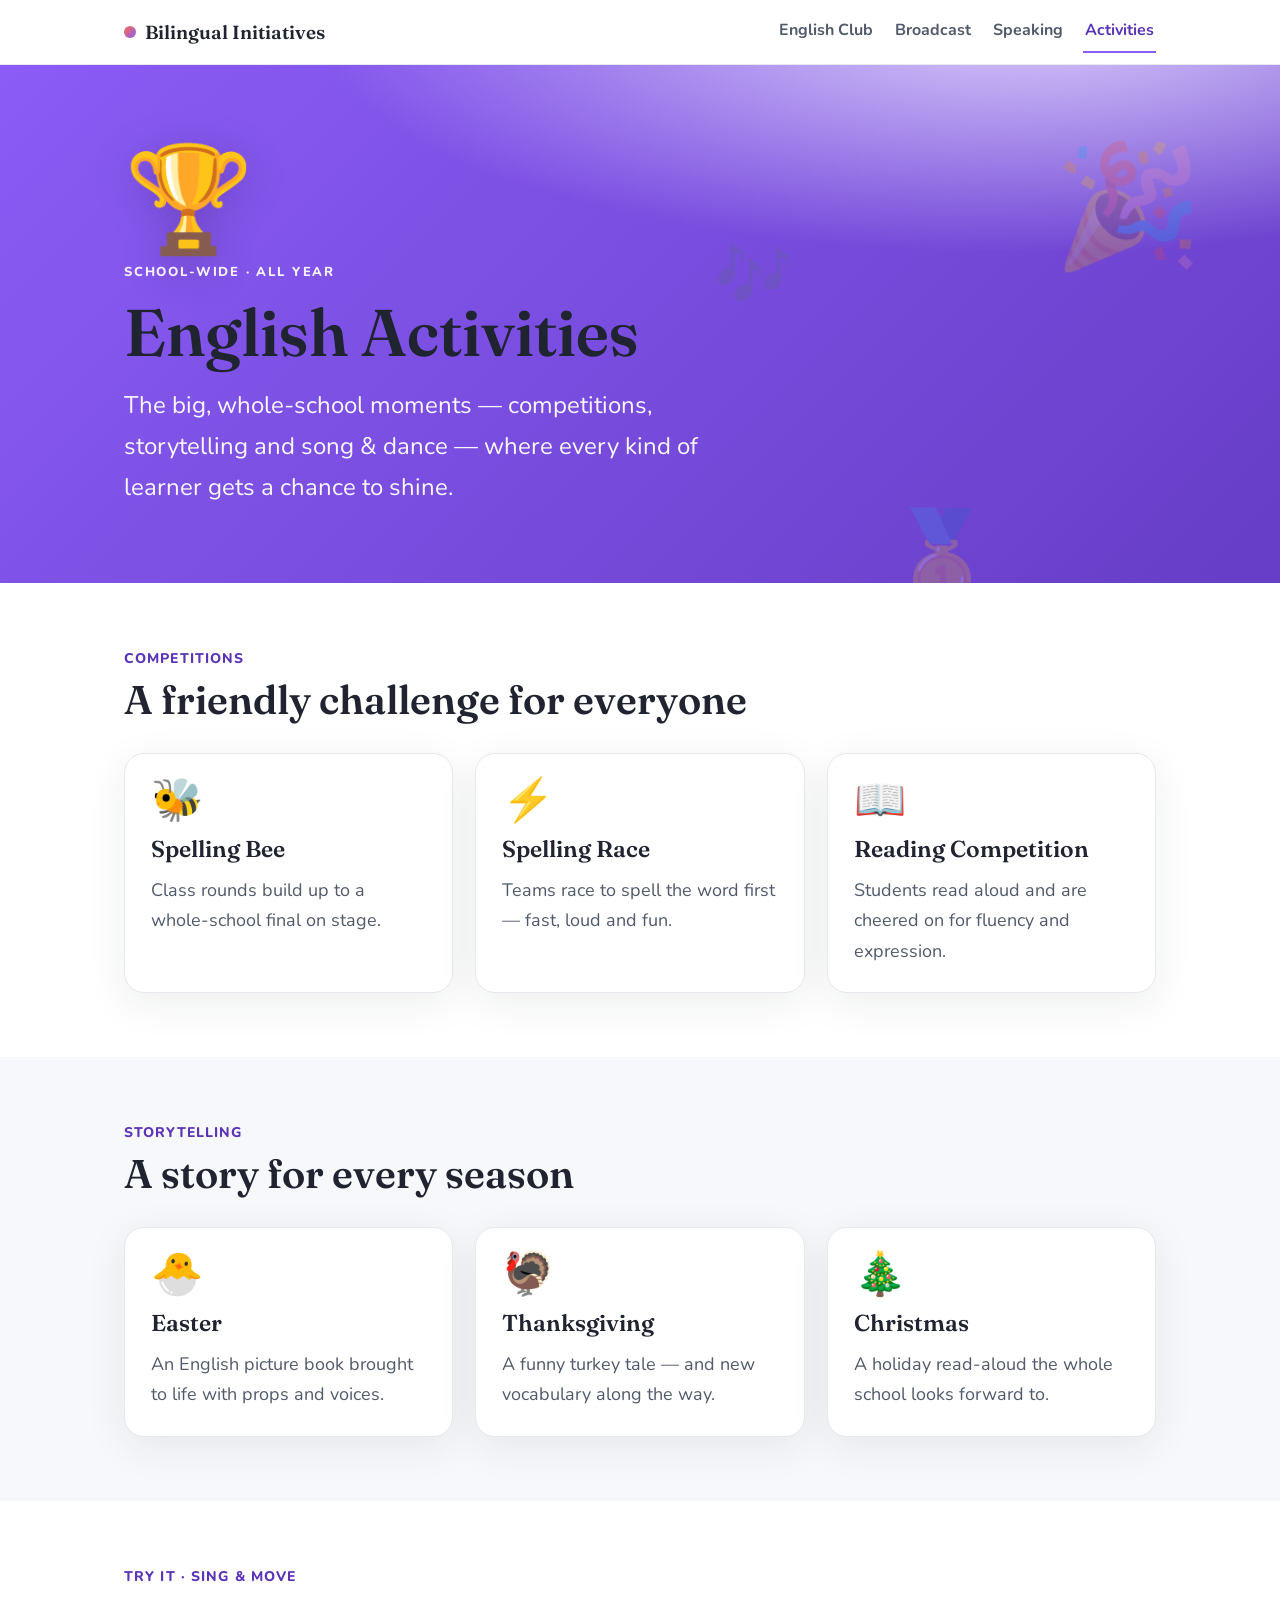
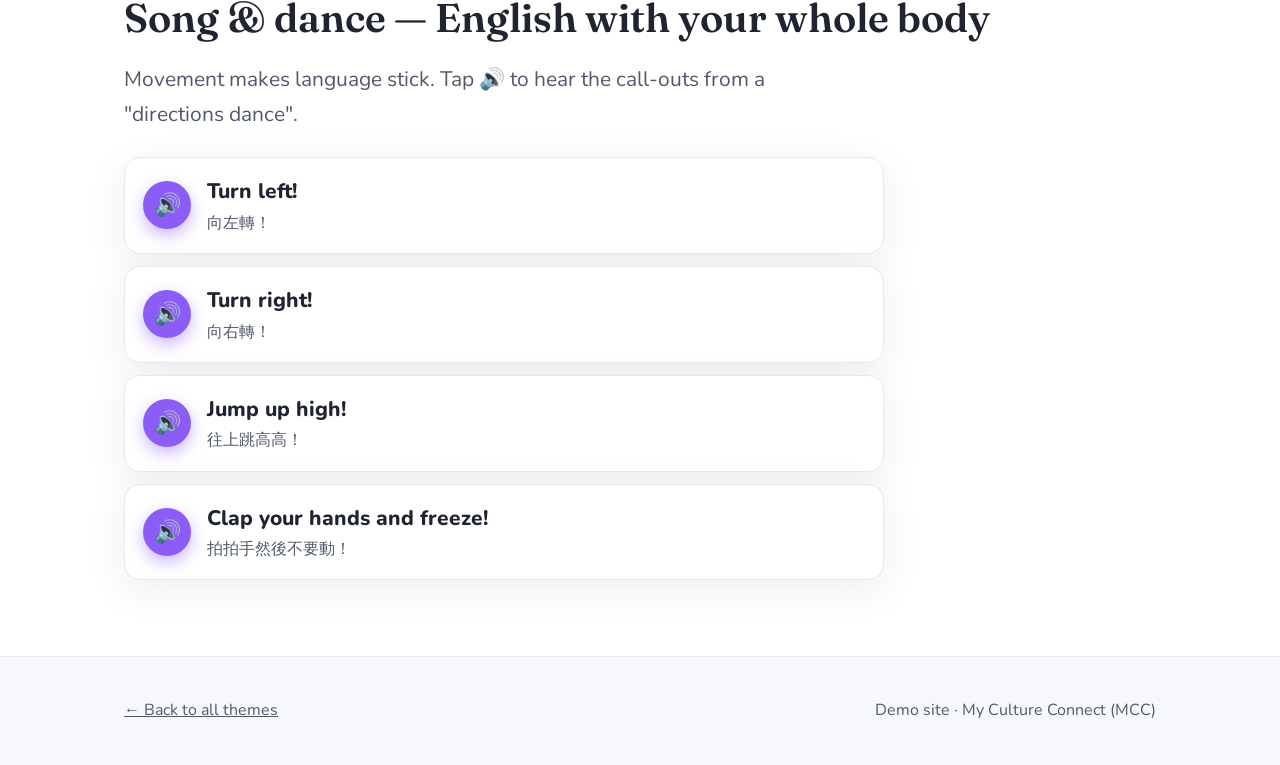
==== activities.html @ 2c97eed9 "Bilingual Initiatives demo: 5-page interactive site (agent-built) Co-Authored-By: Claude Opus 4.8 <n" ====
<!DOCTYPE html>
<html lang="en">
<head>
<meta charset="UTF-8">
<meta name="viewport" content="width=device-width, initial-scale=1.0">
<title>English Activities — Bilingual Initiatives</title>
<link rel="preconnect" href="https://fonts.googleapis.com">
<link rel="preconnect" href="https://fonts.gstatic.com" crossorigin>
<link href="https://fonts.googleapis.com/css2?family=Fraunces:opsz,wght@9..144,500;9..144,600;9..144,700&family=Nunito:wght@400;600;700;800&display=swap" rel="stylesheet">
<link rel="stylesheet" href="assets/css/style.css">
<link rel="icon" href="data:image/svg+xml,<svg xmlns='http://www.w3.org/2000/svg' viewBox='0 0 100 100'><text y='.9em' font-size='90'>🏆</text></svg>">
</head>
<body data-accent="activities">

<nav class="nav">
  <div class="wrap">
    <a class="brand" href="index.html"><span class="dot"></span> Bilingual Initiatives</a>
    <div class="menu">
      <a class="link" href="english-club.html">English Club</a>
      <a class="link" href="broadcast.html">Broadcast</a>
      <a class="link" href="speaking.html">Speaking</a>
      <a class="link" href="activities.html" aria-current="page">Activities</a>
    </div>
  </div>
</nav>

<header class="hero">
  <span class="float a">🎉</span><span class="float b">🥇</span><span class="float c">🎶</span>
  <div class="wrap">
    <div class="emoji">🏆</div>
    <div class="eyebrow">School-wide · All year</div>
    <h1>English Activities</h1>
    <p class="lede">The big, whole-school moments — competitions, storytelling and song &amp; dance — where every kind of learner gets a chance to shine.</p>
  </div>
</header>

<section class="block">
  <div class="wrap">
    <p class="kicker">Competitions</p>
    <h2>A friendly challenge for everyone</h2>
    <div class="grid">
      <div class="card rvl"><span class="ic">🐝</span><h3>Spelling Bee</h3><p>Class rounds build up to a whole-school final on stage.</p></div>
      <div class="card rvl"><span class="ic">⚡</span><h3>Spelling Race</h3><p>Teams race to spell the word first — fast, loud and fun.</p></div>
      <div class="card rvl"><span class="ic">📖</span><h3>Reading Competition</h3><p>Students read aloud and are cheered on for fluency and expression.</p></div>
    </div>
  </div>
</section>

<section class="block alt">
  <div class="wrap">
    <p class="kicker">Storytelling</p>
    <h2>A story for every season</h2>
    <div class="grid">
      <div class="card rvl"><span class="ic">🐣</span><h3>Easter</h3><p>An English picture book brought to life with props and voices.</p></div>
      <div class="card rvl"><span class="ic">🦃</span><h3>Thanksgiving</h3><p>A funny turkey tale — and new vocabulary along the way.</p></div>
      <div class="card rvl"><span class="ic">🎄</span><h3>Christmas</h3><p>A holiday read-aloud the whole school looks forward to.</p></div>
    </div>
  </div>
</section>

<section class="block">
  <div class="wrap">
    <p class="kicker">Try it · Sing &amp; move</p>
    <h2>Song &amp; dance — English with your whole body</h2>
    <p class="intro">Movement makes language stick. Tap 🔊 to hear the call-outs from a "directions dance".</p>
    <div style="margin-top:24px;max-width:760px">
      <div class="phrase rvl"><button class="speak" aria-label="play">🔊</button><div class="txt"><span class="en">Turn left!</span><span class="zh">向左轉！</span></div></div>
      <div class="phrase rvl"><button class="speak" aria-label="play">🔊</button><div class="txt"><span class="en">Turn right!</span><span class="zh">向右轉！</span></div></div>
      <div class="phrase rvl"><button class="speak" aria-label="play">🔊</button><div class="txt"><span class="en">Jump up high!</span><span class="zh">往上跳高高！</span></div></div>
      <div class="phrase rvl"><button class="speak" aria-label="play">🔊</button><div class="txt"><span class="en">Clap your hands and freeze!</span><span class="zh">拍拍手然後不要動！</span></div></div>
    </div>
  </div>
</section>

<footer class="foot">
  <div class="wrap">
    <span><a href="index.html">← Back to all themes</a></span>
    <span>Demo site · My Culture Connect (MCC)</span>
  </div>
</footer>

<script src="assets/js/speak.js"></script>
<script src="assets/js/motion.js"></script>
</body>
</html>
---- assets/css/style.css ----
/* ============================================================
   Bilingual Initiatives — Demo
   Shared stylesheet. Built to demonstrate AI-agent site building.
   ============================================================ */

:root {
  --ink: #1f2430;
  --ink-soft: #515a6b;
  --line: #e7e9ef;
  --bg: #ffffff;
  --bg-soft: #f7f8fb;

  /* theme accents (overridden per page via body[data-accent]) */
  --accent: #ff6b4a;
  --accent-2: #ffb199;
  --accent-ink: #b0381f;

  --maxw: 1080px;
  --radius: 20px;
  --shadow: 0 10px 40px rgba(31, 36, 48, .08);
  --shadow-lg: 0 20px 60px rgba(31, 36, 48, .14);

  --font-head: 'Fraunces', Georgia, serif;
  --font-body: 'Nunito', -apple-system, 'PingFang TC', 'Microsoft JhengHei', sans-serif;
}

/* per-theme accents */
body[data-accent="club"]      { --accent:#ff6b4a; --accent-2:#ffd1c4; --accent-ink:#b0381f; }
body[data-accent="broadcast"] { --accent:#3b82f6; --accent-2:#c7dbff; --accent-ink:#1c4fab; }
body[data-accent="speaking"]  { --accent:#10b981; --accent-2:#bff0de; --accent-ink:#0a7a55; }
body[data-accent="activities"]{ --accent:#8b5cf6; --accent-2:#ddd1fb; --accent-ink:#5b34b8; }

* { box-sizing: border-box; }

html { scroll-behavior: smooth; }

body {
  margin: 0;
  font-family: var(--font-body);
  color: var(--ink);
  background: var(--bg);
  font-size: 20px;
  line-height: 1.7;
  -webkit-font-smoothing: antialiased;
}

h1, h2, h3 { font-family: var(--font-head); font-weight: 600; line-height: 1.15; color: var(--ink); }

a { color: var(--accent-ink); }

.wrap { max-width: var(--maxw); margin: 0 auto; padding: 0 24px; }

/* ---------- top nav ---------- */
.nav {
  position: sticky; top: 0; z-index: 50;
  background: rgba(255,255,255,.86);
  backdrop-filter: saturate(180%) blur(12px);
  border-bottom: 1px solid var(--line);
}
.nav .wrap { display: flex; align-items: center; gap: 18px; height: 64px; }
.nav .brand { font-family: var(--font-head); font-weight: 600; font-size: 19px; color: var(--ink); text-decoration: none; margin-right: auto; display: flex; align-items: center; gap: 9px; }
.nav .brand .dot { width: 12px; height: 12px; border-radius: 50%; background: linear-gradient(135deg, #ff6b4a, #8b5cf6); }
.nav a.link { color: var(--ink-soft); text-decoration: none; font-weight: 700; font-size: 16px; padding: 6px 2px; border-bottom: 2px solid transparent; transition: .15s; }
.nav a.link:hover, .nav a.link[aria-current="page"] { color: var(--accent-ink); border-bottom-color: var(--accent); }
.nav .menu { display: flex; gap: 18px; flex-wrap: wrap; }
@media (max-width: 720px) {
  .nav .wrap { height: auto; padding-top: 10px; padding-bottom: 10px; flex-wrap: wrap; }
  .nav .menu { gap: 12px; width: 100%; }
  .nav a.link { font-size: 15px; }
}

/* ---------- hero / banner ---------- */
.hero {
  position: relative; overflow: hidden;
  padding: 84px 0 76px;
  background:
    radial-gradient(1200px 400px at 80% -10%, var(--accent-2), transparent 60%),
    linear-gradient(135deg, var(--accent) 0%, var(--accent-ink) 130%);
  color: #fff;
}
.hero.soft {
  background:
    radial-gradient(900px 360px at 15% 0%, var(--accent-2), transparent 55%),
    linear-gradient(135deg, #fff 0%, var(--bg-soft) 100%);
  color: var(--ink);
}
.hero .eyebrow { font-weight: 800; letter-spacing: .14em; text-transform: uppercase; font-size: 13px; opacity: .92; }
.hero h1 { font-size: clamp(38px, 6vw, 66px); margin: 12px 0 14px; }
.hero p.lede { font-size: clamp(19px, 2.4vw, 24px); max-width: 640px; margin: 0; opacity: .96; }
.hero .emoji { font-size: clamp(56px, 10vw, 104px); line-height: 1; margin-bottom: 8px; filter: drop-shadow(0 8px 20px rgba(0,0,0,.18)); }
.hero .float { position: absolute; opacity: .22; font-size: 120px; user-select: none; pointer-events: none; }
.hero .float.a { top: 8%; right: 6%; }
.hero .float.b { bottom: -10%; right: 22%; font-size: 90px; }
.hero .float.c { top: 30%; right: 38%; font-size: 64px; }

/* ---------- sections ---------- */
section.block { padding: 64px 0; }
section.block.alt { background: var(--bg-soft); }
.kicker { color: var(--accent-ink); font-weight: 800; letter-spacing: .08em; text-transform: uppercase; font-size: 14px; margin: 0 0 6px; }
.block h2 { font-size: clamp(28px, 4vw, 40px); margin: 0 0 14px; }
.block p.intro { font-size: 21px; color: var(--ink-soft); max-width: 720px; }

/* ---------- cards grid ---------- */
.grid { display: grid; gap: 22px; grid-template-columns: repeat(auto-fit, minmax(260px, 1fr)); margin-top: 30px; }
.card {
  background: #fff; border: 1px solid var(--line); border-radius: var(--radius);
  padding: 26px; box-shadow: var(--shadow); transition: transform .2s, box-shadow .2s;
  display: flex; flex-direction: column; gap: 10px;
}
.card:hover { transform: translateY(-5px); box-shadow: var(--shadow-lg); }
.card .ic { font-size: 42px; line-height: 1; }
.card h3 { font-size: 23px; margin: 4px 0 2px; }
.card p { margin: 0; color: var(--ink-soft); font-size: 18px; }

/* theme card links on homepage */
a.theme { text-decoration: none; color: inherit; position: relative; overflow: hidden; }
a.theme .tag { display: inline-block; font-weight: 800; font-size: 13px; letter-spacing: .06em; text-transform: uppercase; padding: 4px 11px; border-radius: 999px; }
a.theme .go { margin-top: auto; font-weight: 800; color: var(--accent-ink); }
a.theme.club      { --accent:#ff6b4a; --accent-2:#ffe3da; --accent-ink:#b0381f; }
a.theme.broadcast { --accent:#3b82f6; --accent-2:#dfeaff; --accent-ink:#1c4fab; }
a.theme.speaking  { --accent:#10b981; --accent-2:#d6f6ea; --accent-ink:#0a7a55; }
a.theme.activities{ --accent:#8b5cf6; --accent-2:#ece2ff; --accent-ink:#5b34b8; }
a.theme .tag { background: var(--accent-2); color: var(--accent-ink); }
a.theme .go { color: var(--accent-ink); }
a.theme::before { content:""; position:absolute; left:0; top:0; height:5px; width:100%; background: var(--accent); }

/* ---------- phrase rows with speaker ---------- */
.phrase {
  display: flex; align-items: center; gap: 16px;
  background: #fff; border: 1px solid var(--line); border-radius: 16px;
  padding: 16px 18px; box-shadow: var(--shadow); margin-bottom: 12px;
}
.phrase .en { font-size: 21px; font-weight: 800; color: var(--ink); }
.phrase .zh { font-size: 16px; color: var(--ink-soft); }
.phrase .txt { display: flex; flex-direction: column; }
.speak {
  flex: none; cursor: pointer; border: none; border-radius: 50%;
  width: 48px; height: 48px; font-size: 22px;
  background: var(--accent); color: #fff; display: grid; place-items: center;
  box-shadow: 0 6px 16px color-mix(in srgb, var(--accent) 45%, transparent);
  transition: transform .12s, filter .12s;
}
.speak:hover { transform: scale(1.08); filter: brightness(1.05); }
.speak:active { transform: scale(.94); }
.speak.playing { animation: pulse .9s ease-in-out infinite; }
@keyframes pulse { 0%,100%{ transform: scale(1);} 50%{ transform: scale(1.12);} }

/* word of the day */
.wotd { background: linear-gradient(135deg, var(--accent-2), #fff); border:1px solid var(--line); border-radius: var(--radius); padding: 30px; box-shadow: var(--shadow); text-align:center; }
.wotd .label { font-weight: 800; letter-spacing:.1em; text-transform:uppercase; color: var(--accent-ink); font-size:13px; }
.wotd .word { font-family: var(--font-head); font-size: clamp(40px,8vw,68px); margin: 6px 0; }
.wotd .pos { color: var(--ink-soft); font-style: italic; }

/* steps */
.steps { counter-reset: s; display:grid; gap:14px; margin-top:24px; }
.steps .step { display:flex; gap:16px; align-items:flex-start; background:#fff; border:1px solid var(--line); border-radius:16px; padding:18px 20px; box-shadow:var(--shadow); }
.steps .step::before { counter-increment:s; content: counter(s); flex:none; width:38px; height:38px; border-radius:50%; background:var(--accent); color:#fff; font-weight:800; display:grid; place-items:center; font-family:var(--font-head); }
.steps .step b { font-size:19px; }

/* demo badge */
.demo-badge { display:inline-flex; align-items:center; gap:10px; background:#10241f; color:#9af5cf; border-radius:999px; padding:10px 18px; font-weight:800; font-size:15px; box-shadow:var(--shadow); }
.demo-badge .pip { width:9px;height:9px;border-radius:50%;background:#34f5a0; box-shadow:0 0 0 0 #34f5a0; animation:ring 1.6s infinite; }
@keyframes ring { 0%{box-shadow:0 0 0 0 rgba(52,245,160,.6);}70%{box-shadow:0 0 0 12px rgba(52,245,160,0);}100%{box-shadow:0 0 0 0 rgba(52,245,160,0);} }

/* reveal animation */
.rvl { opacity: 0; transform: translateY(22px); transition: opacity .6s ease, transform .6s ease; }
.rvl.in { opacity: 1; transform: none; }

/* footer */
footer.foot { border-top:1px solid var(--line); padding: 40px 0; color: var(--ink-soft); font-size:16px; background: var(--bg-soft); }
footer.foot .wrap { display:flex; flex-wrap:wrap; gap:8px 24px; align-items:center; justify-content:space-between; }
footer.foot a { color: var(--ink-soft); }
.btn { display:inline-flex; align-items:center; gap:9px; background:var(--accent); color:#fff !important; text-decoration:none; font-weight:800; padding:14px 24px; border-radius:999px; box-shadow:var(--shadow); transition:transform .15s, filter .15s; }
.btn:hover { transform: translateY(-2px); filter:brightness(1.04); }
.btn.ghost { background:#fff; color:var(--accent-ink) !important; border:2px solid var(--accent); }
.cta-row { display:flex; gap:14px; flex-wrap:wrap; margin-top:26px; }
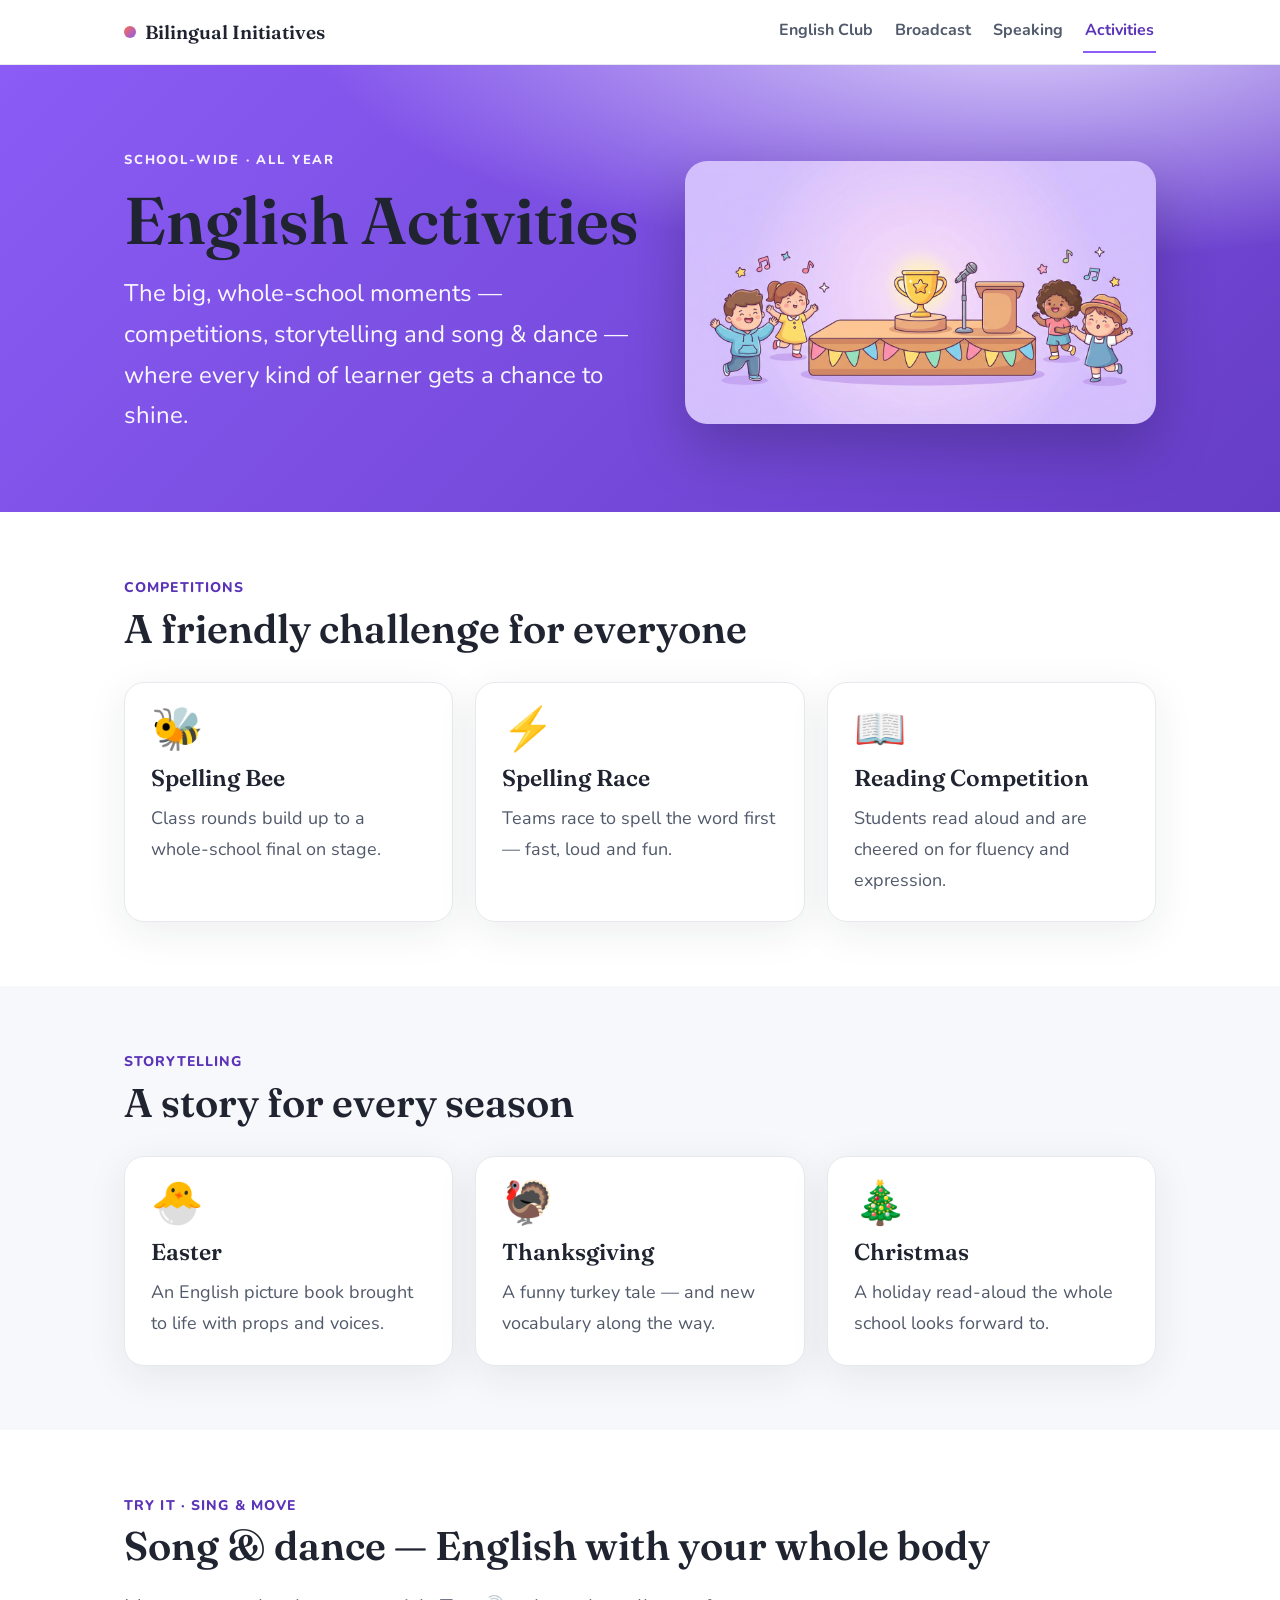
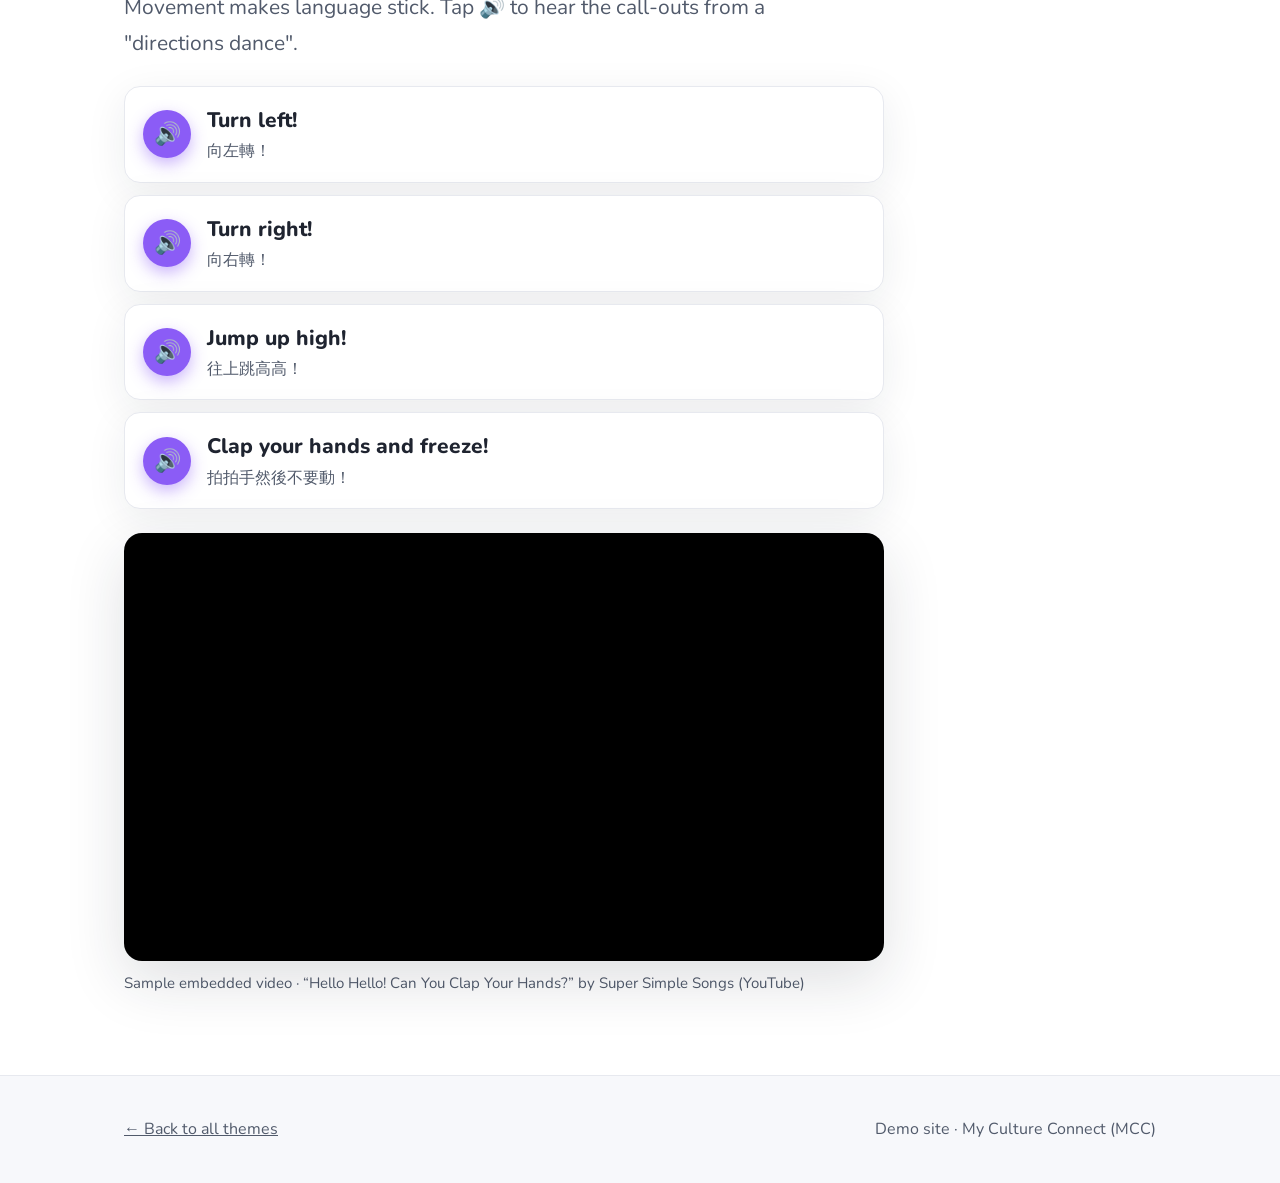
==== commit cdb17d7a: "Add original AI illustrations (hero banners) + sample embedded videos Co-Authored-By: Claude Opus 4." ====
--- a/activities.html
+++ b/activities.html
@@ -24,13 +24,14 @@
   </div>
 </nav>
 
-<header class="hero">
-  <span class="float a">🎉</span><span class="float b">🥇</span><span class="float c">🎶</span>
+<header class="hero with-art">
   <div class="wrap">
-    <div class="emoji">🏆</div>
-    <div class="eyebrow">School-wide · All year</div>
-    <h1>English Activities</h1>
-    <p class="lede">The big, whole-school moments — competitions, storytelling and song &amp; dance — where every kind of learner gets a chance to shine.</p>
+    <div>
+      <div class="eyebrow">School-wide · All year</div>
+      <h1>English Activities</h1>
+      <p class="lede">The big, whole-school moments — competitions, storytelling and song &amp; dance — where every kind of learner gets a chance to shine.</p>
+    </div>
+    <figure class="hero-art"><img src="assets/img/hero-activities.png" alt="A stage with a trophy, children singing and dancing" loading="eager"></figure>
   </div>
 </header>
 
@@ -69,6 +70,12 @@
       <div class="phrase rvl"><button class="speak" aria-label="play">🔊</button><div class="txt"><span class="en">Jump up high!</span><span class="zh">往上跳高高！</span></div></div>
       <div class="phrase rvl"><button class="speak" aria-label="play">🔊</button><div class="txt"><span class="en">Clap your hands and freeze!</span><span class="zh">拍拍手然後不要動！</span></div></div>
     </div>
+    <div class="video-wrap">
+      <div class="video-frame">
+        <iframe src="https://www.youtube-nocookie.com/embed/fN1Cyr0ZK9M" title="Hello Hello! Can You Clap Your Hands? action song" loading="lazy" allow="accelerometer; autoplay; clipboard-write; encrypted-media; gyroscope; picture-in-picture" allowfullscreen></iframe>
+      </div>
+      <p class="video-cap">Sample embedded video · “Hello Hello! Can You Clap Your Hands?” by Super Simple Songs (YouTube)</p>
+    </div>
   </div>
 </section>
 
--- a/assets/css/style.css
+++ b/assets/css/style.css
@@ -93,6 +93,28 @@
 .hero .float.b { bottom: -10%; right: 22%; font-size: 90px; }
 .hero .float.c { top: 30%; right: 38%; font-size: 64px; }
 
+/* hero with illustration (two-column) */
+.hero.with-art .wrap { display: grid; grid-template-columns: 1.05fr .95fr; gap: 40px; align-items: center; }
+.hero.with-art .float { display: none; }
+.hero-art { margin: 0; }
+.hero-art img { width: 100%; height: auto; display: block; border-radius: 22px; box-shadow: 0 24px 60px rgba(0,0,0,.22); background: #fff; }
+@media (max-width: 820px) {
+  .hero.with-art .wrap { grid-template-columns: 1fr; gap: 26px; }
+  .hero-art { order: -1; }
+}
+
+/* media gallery */
+.gallery { display:grid; gap:18px; grid-template-columns:repeat(auto-fit,minmax(240px,1fr)); margin-top:28px; }
+.gallery figure { margin:0; background:#fff; border:1px solid var(--line); border-radius:16px; overflow:hidden; box-shadow:var(--shadow); }
+.gallery img { width:100%; height:200px; object-fit:cover; display:block; }
+.gallery figcaption { padding:12px 16px; color:var(--ink-soft); font-size:16px; font-weight:700; }
+
+/* responsive video embed */
+.video-wrap { max-width:760px; margin:24px 0 0; }
+.video-frame { position:relative; padding-top:56.25%; border-radius:18px; overflow:hidden; box-shadow:var(--shadow-lg); background:#000; }
+.video-frame iframe { position:absolute; inset:0; width:100%; height:100%; border:0; }
+.video-cap { color:var(--ink-soft); font-size:15px; margin-top:10px; }
+
 /* ---------- sections ---------- */
 section.block { padding: 64px 0; }
 section.block.alt { background: var(--bg-soft); }
